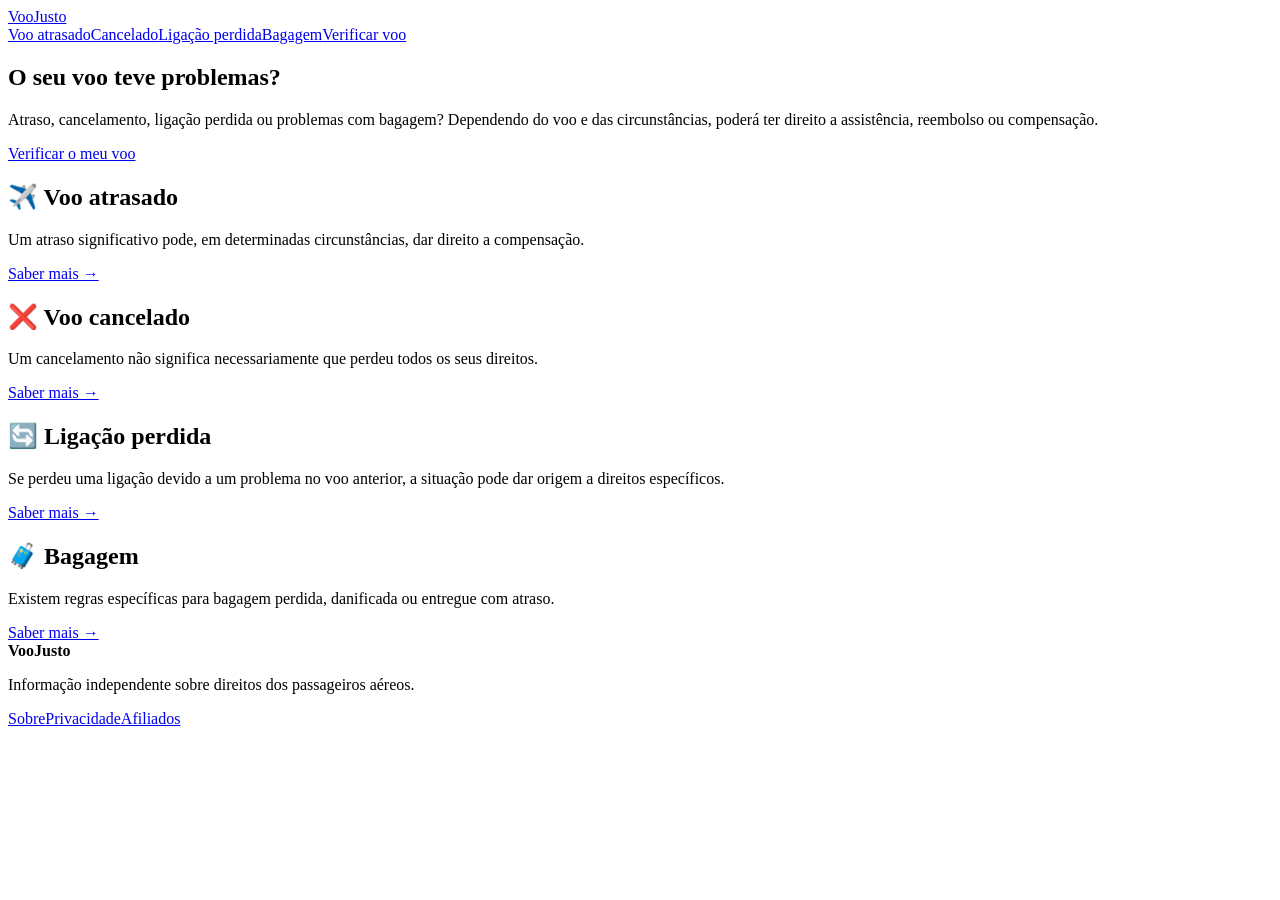
==== index.html @ 559adfa7 "Add files via upload" ====
<!doctype html><html lang="pt-PT"><head><meta charset="utf-8"><meta name="viewport" content="width=device-width,initial-scale=1"><title>VooJusto — Direitos dos passageiros</title><meta name="description" content="Informação simples sobre atrasos, cancelamentos, ligações perdidas e problemas com bagagem."><link rel="stylesheet" href="style.css"></head>
<body><header><div class="nav"><a class="logo" href="index.html">Voo<span>Justo</span></a><nav><a href="atraso.html">Voo atrasado</a><a href="cancelado.html">Cancelado</a><a href="ligacao.html">Ligação perdida</a><a href="bagagem.html">Bagagem</a><a class="btn" href="verificar.html">Verificar voo</a></nav></div></header>
<main><section class="hero"><h1>O seu voo teve problemas?</h1><p>Atraso, cancelamento, ligação perdida ou problemas com bagagem? Dependendo do voo e das circunstâncias, poderá ter direito a assistência, reembolso ou compensação.</p><a class="btn" href="verificar.html">Verificar o meu voo</a></section>
<section class="grid">
<div class="card"><h2>✈️ Voo atrasado</h2><p class="muted">Um atraso significativo pode, em determinadas circunstâncias, dar direito a compensação.</p><a href="atraso.html">Saber mais →</a></div>
<div class="card"><h2>❌ Voo cancelado</h2><p class="muted">Um cancelamento não significa necessariamente que perdeu todos os seus direitos.</p><a href="cancelado.html">Saber mais →</a></div>
<div class="card"><h2>🔄 Ligação perdida</h2><p class="muted">Se perdeu uma ligação devido a um problema no voo anterior, a situação pode dar origem a direitos específicos.</p><a href="ligacao.html">Saber mais →</a></div>
<div class="card"><h2>🧳 Bagagem</h2><p class="muted">Existem regras específicas para bagagem perdida, danificada ou entregue com atraso.</p><a href="bagagem.html">Saber mais →</a></div>
</section></main>
<footer><div class="foot"><strong>VooJusto</strong><p>Informação independente sobre direitos dos passageiros aéreos.</p><a href="sobre.html">Sobre</a><a href="privacidade.html">Privacidade</a><a href="afiliados.html">Afiliados</a></div></footer></body></html>
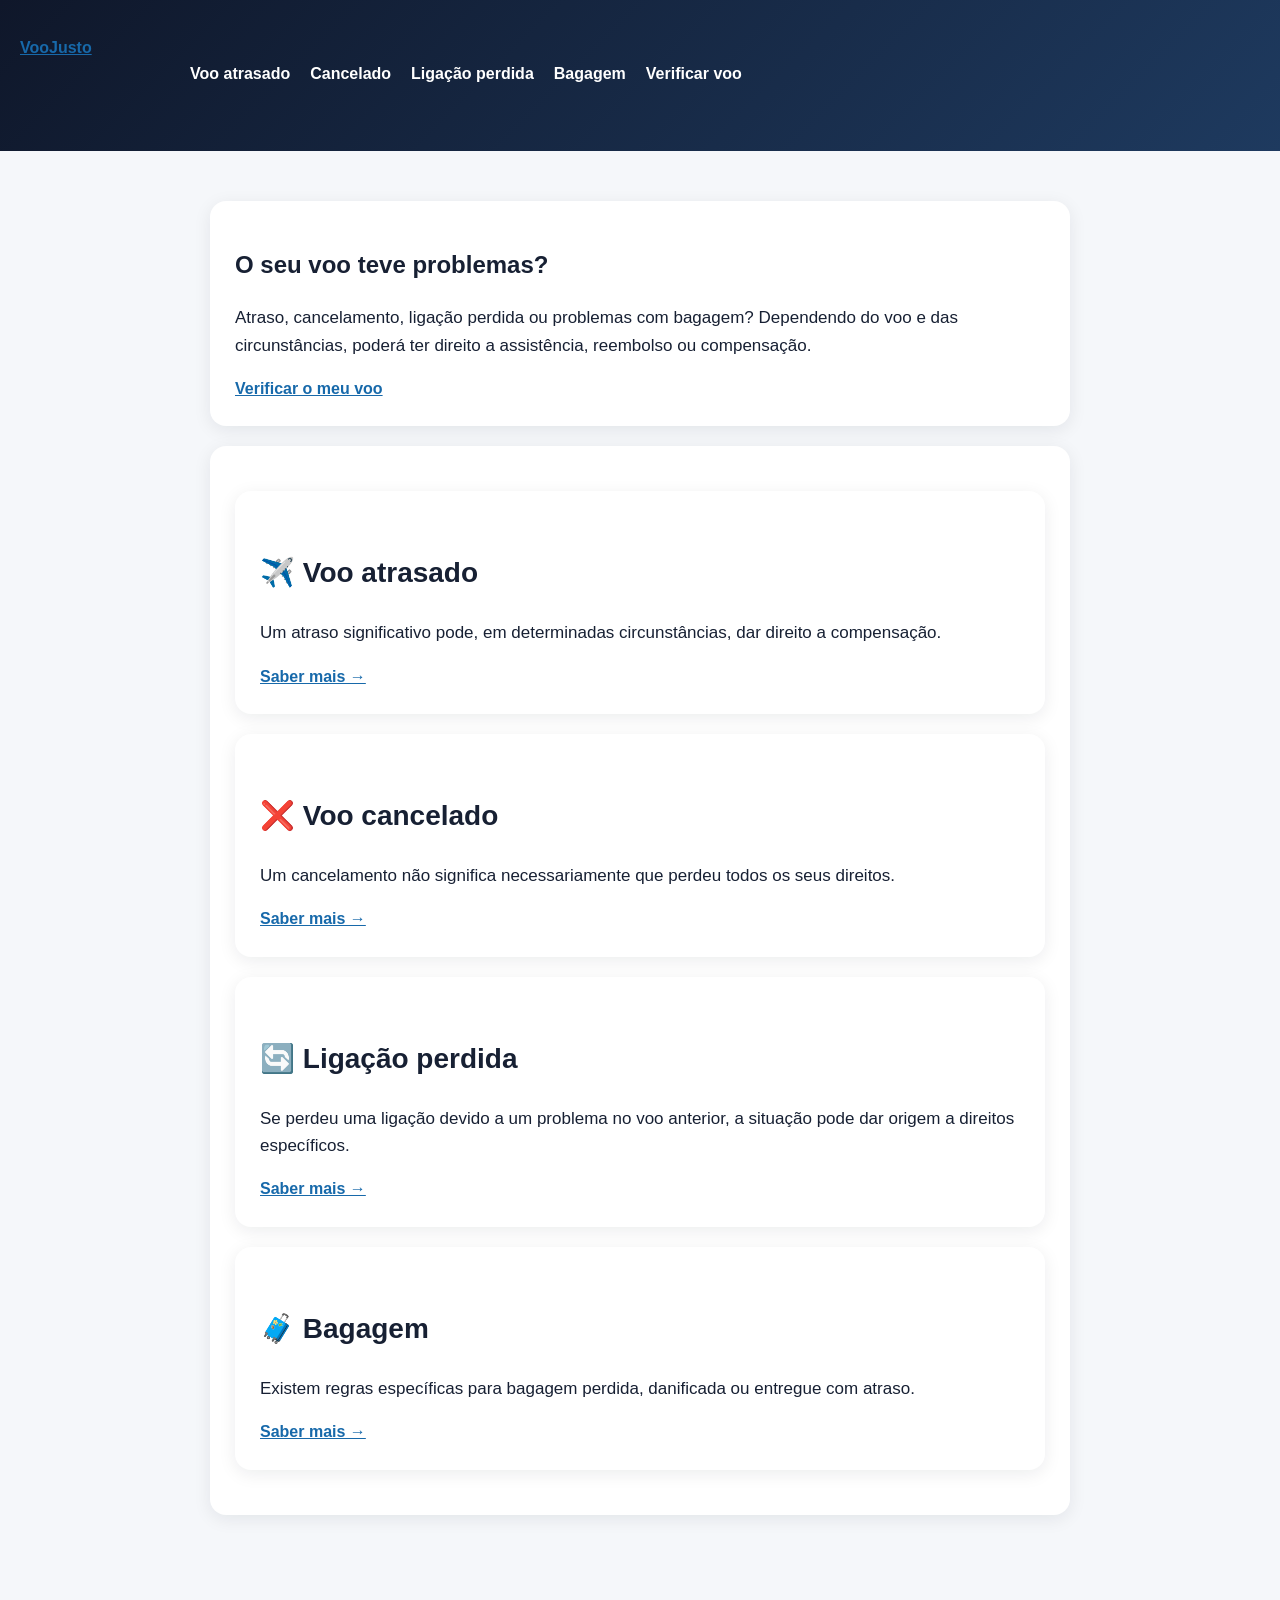
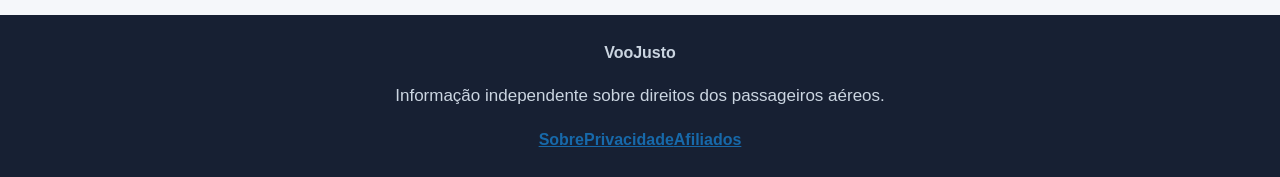
==== commit 8bd28186: "Update index.html" ====
--- a/index.html
+++ b/index.html
@@ -1,4 +1,4 @@
-<!doctype html><html lang="pt-PT"><head><meta charset="utf-8"><meta name="viewport" content="width=device-width,initial-scale=1"><title>VooJusto — Direitos dos passageiros</title><meta name="description" content="Informação simples sobre atrasos, cancelamentos, ligações perdidas e problemas com bagagem."><link rel="stylesheet" href="style.css"></head>
+<!doctype html><html lang="pt-PT"><head><link rel="stylesheet" href="style.css"><meta charset="utf-8"><meta name="viewport" content="width=device-width,initial-scale=1"><title>VooJusto — Direitos dos passageiros</title><meta name="description" content="Informação simples sobre atrasos, cancelamentos, ligações perdidas e problemas com bagagem."><link rel="stylesheet" href="style.css"></head>
 <body><header><div class="nav"><a class="logo" href="index.html">Voo<span>Justo</span></a><nav><a href="atraso.html">Voo atrasado</a><a href="cancelado.html">Cancelado</a><a href="ligacao.html">Ligação perdida</a><a href="bagagem.html">Bagagem</a><a class="btn" href="verificar.html">Verificar voo</a></nav></div></header>
 <main><section class="hero"><h1>O seu voo teve problemas?</h1><p>Atraso, cancelamento, ligação perdida ou problemas com bagagem? Dependendo do voo e das circunstâncias, poderá ter direito a assistência, reembolso ou compensação.</p><a class="btn" href="verificar.html">Verificar o meu voo</a></section>
 <section class="grid">
@@ -7,4 +7,4 @@
 <div class="card"><h2>🔄 Ligação perdida</h2><p class="muted">Se perdeu uma ligação devido a um problema no voo anterior, a situação pode dar origem a direitos específicos.</p><a href="ligacao.html">Saber mais →</a></div>
 <div class="card"><h2>🧳 Bagagem</h2><p class="muted">Existem regras específicas para bagagem perdida, danificada ou entregue com atraso.</p><a href="bagagem.html">Saber mais →</a></div>
 </section></main>
-<footer><div class="foot"><strong>VooJusto</strong><p>Informação independente sobre direitos dos passageiros aéreos.</p><a href="sobre.html">Sobre</a><a href="privacidade.html">Privacidade</a><a href="afiliados.html">Afiliados</a></div></footer></body></html>+<footer><div class="foot"><strong>VooJusto</strong><p>Informação independente sobre direitos dos passageiros aéreos.</p><a href="sobre.html">Sobre</a><a href="privacidade.html">Privacidade</a><a href="afiliados.html">Afiliados</a></div></footer></body></html>
--- a/style.css
+++ b/style.css
@@ -0,0 +1,158 @@
+* {
+  box-sizing: border-box;
+}
+
+html {
+  scroll-behavior: smooth;
+}
+
+body {
+  margin: 0;
+  font-family: Arial, Helvetica, sans-serif;
+  background: #f5f7fa;
+  color: #172033;
+  line-height: 1.6;
+}
+
+header {
+  background: linear-gradient(135deg, #0f172a, #1e3a5f);
+  color: white;
+  padding: 35px 20px;
+}
+
+header h1 {
+  max-width: 900px;
+  margin: 0 auto;
+  font-size: 38px;
+  line-height: 1.15;
+}
+
+header p {
+  max-width: 900px;
+  margin: 10px auto 0;
+  color: #dbe4f0;
+  font-size: 18px;
+}
+
+nav {
+  max-width: 900px;
+  margin: 0 auto 30px;
+}
+
+nav a {
+  color: white;
+  text-decoration: none;
+  margin-right: 20px;
+  font-weight: bold;
+}
+
+main {
+  max-width: 900px;
+  margin: 0 auto;
+  padding: 30px 20px 50px;
+}
+
+h2 {
+  color: #172033;
+  font-size: 28px;
+  margin-top: 35px;
+}
+
+h3 {
+  color: #1e3a5f;
+  font-size: 23px;
+  margin-bottom: 8px;
+}
+
+p {
+  font-size: 17px;
+}
+
+a {
+  color: #1769aa;
+  font-weight: bold;
+}
+
+section,
+.card {
+  background: white;
+  border-radius: 16px;
+  padding: 25px;
+  margin: 20px 0;
+  box-shadow: 0 4px 18px rgba(15, 23, 42, 0.08);
+}
+
+button,
+.cta {
+  display: inline-block;
+  background: #1769aa;
+  color: white;
+  border: none;
+  border-radius: 10px;
+  padding: 13px 20px;
+  font-size: 16px;
+  font-weight: bold;
+  text-decoration: none;
+  cursor: pointer;
+}
+
+button:hover,
+.cta:hover {
+  background: #0f4f82;
+}
+
+ul {
+  padding-left: 25px;
+}
+
+li {
+  margin-bottom: 8px;
+}
+
+footer {
+  background: #172033;
+  color: #cbd5e1;
+  text-align: center;
+  padding: 25px 15px;
+  margin-top: 30px;
+}
+
+@media (max-width: 600px) {
+  header {
+    padding: 25px 16px;
+  }
+
+  header h1 {
+    font-size: 30px;
+  }
+
+  header p {
+    font-size: 16px;
+  }
+
+  main {
+    padding: 20px 14px 40px;
+  }
+
+  section,
+  .card {
+    padding: 20px;
+  }
+
+  h2 {
+    font-size: 24px;
+  }
+
+  h3 {
+    font-size: 21px;
+  }
+
+  p {
+    font-size: 16px;
+  }
+
+  nav a {
+    display: inline-block;
+    margin-bottom: 8px;
+  }
+}
--- a/style.css
+++ b/style.css
@@ -0,0 +1,158 @@
+* {
+  box-sizing: border-box;
+}
+
+html {
+  scroll-behavior: smooth;
+}
+
+body {
+  margin: 0;
+  font-family: Arial, Helvetica, sans-serif;
+  background: #f5f7fa;
+  color: #172033;
+  line-height: 1.6;
+}
+
+header {
+  background: linear-gradient(135deg, #0f172a, #1e3a5f);
+  color: white;
+  padding: 35px 20px;
+}
+
+header h1 {
+  max-width: 900px;
+  margin: 0 auto;
+  font-size: 38px;
+  line-height: 1.15;
+}
+
+header p {
+  max-width: 900px;
+  margin: 10px auto 0;
+  color: #dbe4f0;
+  font-size: 18px;
+}
+
+nav {
+  max-width: 900px;
+  margin: 0 auto 30px;
+}
+
+nav a {
+  color: white;
+  text-decoration: none;
+  margin-right: 20px;
+  font-weight: bold;
+}
+
+main {
+  max-width: 900px;
+  margin: 0 auto;
+  padding: 30px 20px 50px;
+}
+
+h2 {
+  color: #172033;
+  font-size: 28px;
+  margin-top: 35px;
+}
+
+h3 {
+  color: #1e3a5f;
+  font-size: 23px;
+  margin-bottom: 8px;
+}
+
+p {
+  font-size: 17px;
+}
+
+a {
+  color: #1769aa;
+  font-weight: bold;
+}
+
+section,
+.card {
+  background: white;
+  border-radius: 16px;
+  padding: 25px;
+  margin: 20px 0;
+  box-shadow: 0 4px 18px rgba(15, 23, 42, 0.08);
+}
+
+button,
+.cta {
+  display: inline-block;
+  background: #1769aa;
+  color: white;
+  border: none;
+  border-radius: 10px;
+  padding: 13px 20px;
+  font-size: 16px;
+  font-weight: bold;
+  text-decoration: none;
+  cursor: pointer;
+}
+
+button:hover,
+.cta:hover {
+  background: #0f4f82;
+}
+
+ul {
+  padding-left: 25px;
+}
+
+li {
+  margin-bottom: 8px;
+}
+
+footer {
+  background: #172033;
+  color: #cbd5e1;
+  text-align: center;
+  padding: 25px 15px;
+  margin-top: 30px;
+}
+
+@media (max-width: 600px) {
+  header {
+    padding: 25px 16px;
+  }
+
+  header h1 {
+    font-size: 30px;
+  }
+
+  header p {
+    font-size: 16px;
+  }
+
+  main {
+    padding: 20px 14px 40px;
+  }
+
+  section,
+  .card {
+    padding: 20px;
+  }
+
+  h2 {
+    font-size: 24px;
+  }
+
+  h3 {
+    font-size: 21px;
+  }
+
+  p {
+    font-size: 16px;
+  }
+
+  nav a {
+    display: inline-block;
+    margin-bottom: 8px;
+  }
+}
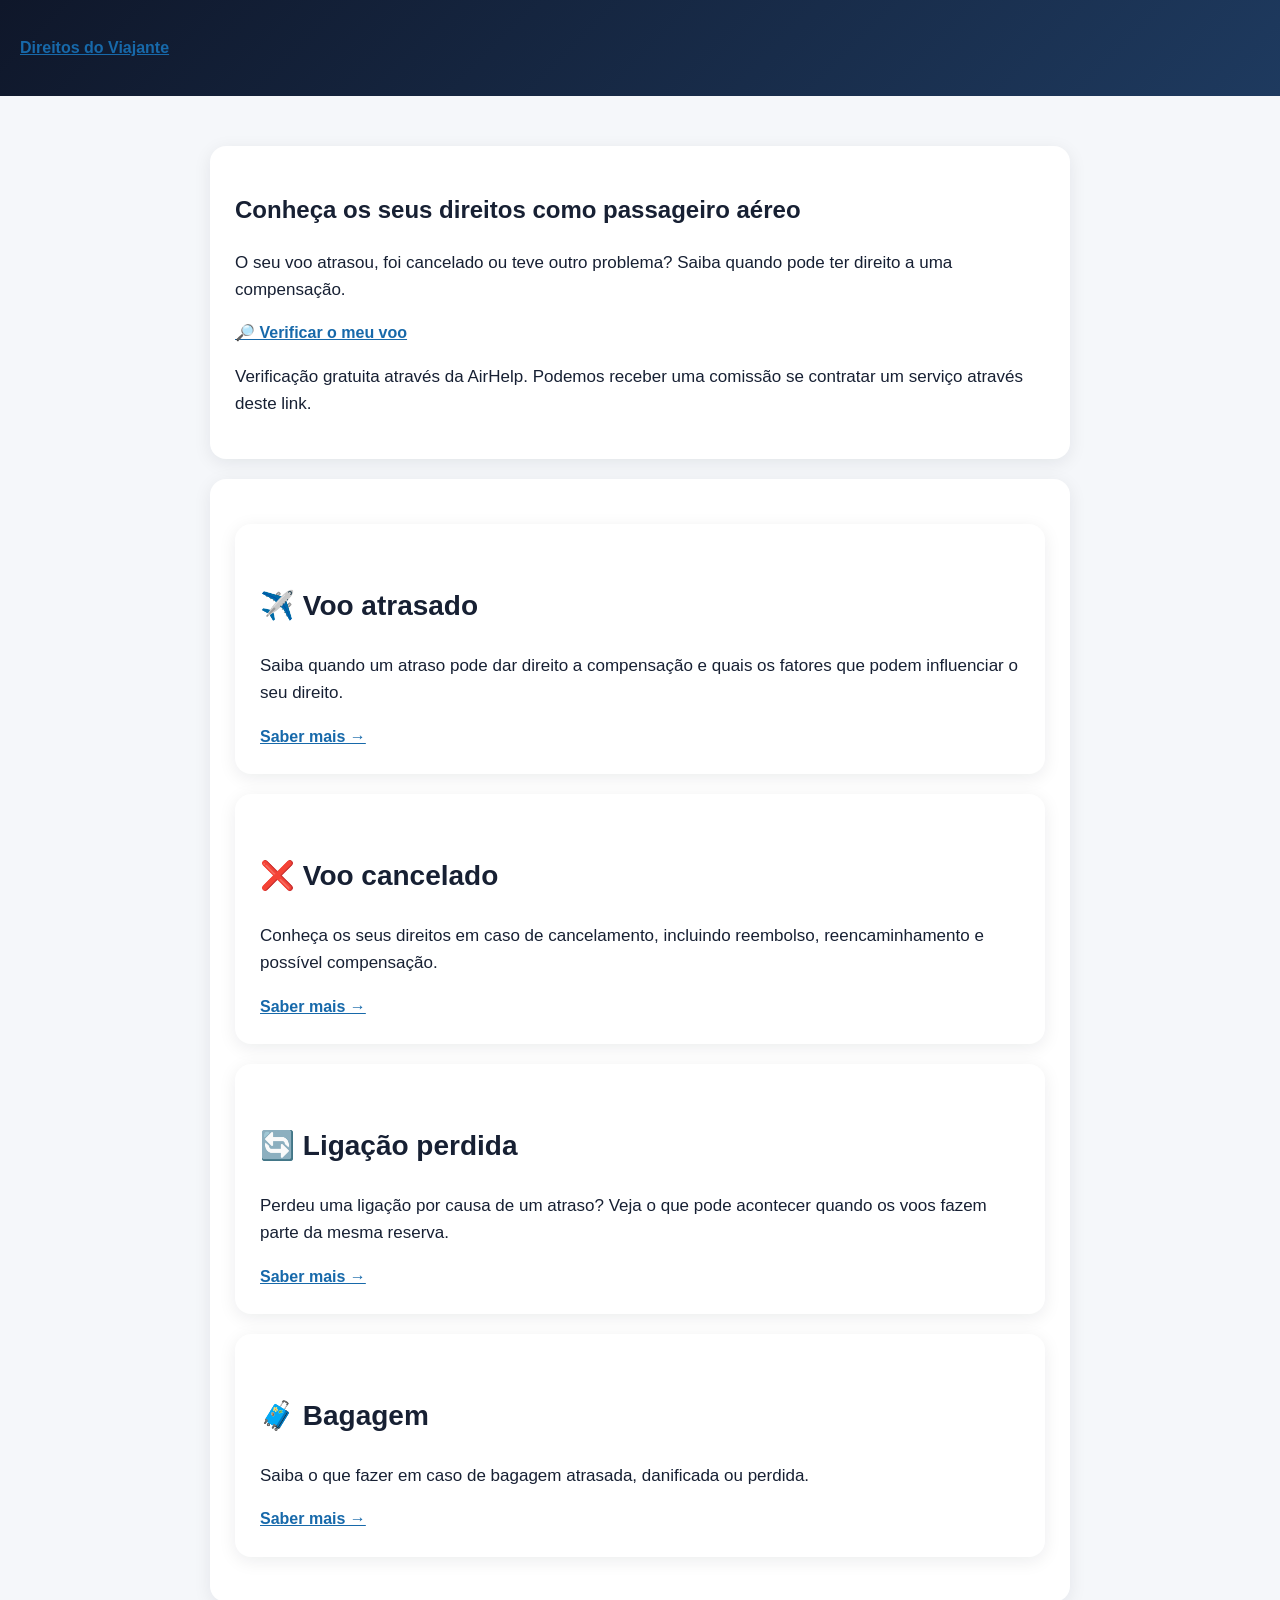
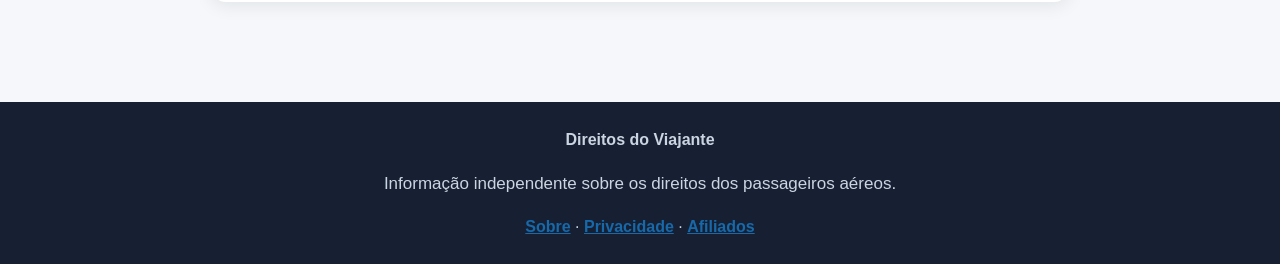
==== commit 7d7b0194: "Update index.html" ====
--- a/index.html
+++ b/index.html
@@ -1,10 +1,96 @@
-<!doctype html><html lang="pt-PT"><head><link rel="stylesheet" href="style.css"><meta charset="utf-8"><meta name="viewport" content="width=device-width,initial-scale=1"><title>VooJusto — Direitos dos passageiros</title><meta name="description" content="Informação simples sobre atrasos, cancelamentos, ligações perdidas e problemas com bagagem."><link rel="stylesheet" href="style.css"></head>
-<body><header><div class="nav"><a class="logo" href="index.html">Voo<span>Justo</span></a><nav><a href="atraso.html">Voo atrasado</a><a href="cancelado.html">Cancelado</a><a href="ligacao.html">Ligação perdida</a><a href="bagagem.html">Bagagem</a><a class="btn" href="verificar.html">Verificar voo</a></nav></div></header>
-<main><section class="hero"><h1>O seu voo teve problemas?</h1><p>Atraso, cancelamento, ligação perdida ou problemas com bagagem? Dependendo do voo e das circunstâncias, poderá ter direito a assistência, reembolso ou compensação.</p><a class="btn" href="verificar.html">Verificar o meu voo</a></section>
-<section class="grid">
-<div class="card"><h2>✈️ Voo atrasado</h2><p class="muted">Um atraso significativo pode, em determinadas circunstâncias, dar direito a compensação.</p><a href="atraso.html">Saber mais →</a></div>
-<div class="card"><h2>❌ Voo cancelado</h2><p class="muted">Um cancelamento não significa necessariamente que perdeu todos os seus direitos.</p><a href="cancelado.html">Saber mais →</a></div>
-<div class="card"><h2>🔄 Ligação perdida</h2><p class="muted">Se perdeu uma ligação devido a um problema no voo anterior, a situação pode dar origem a direitos específicos.</p><a href="ligacao.html">Saber mais →</a></div>
-<div class="card"><h2>🧳 Bagagem</h2><p class="muted">Existem regras específicas para bagagem perdida, danificada ou entregue com atraso.</p><a href="bagagem.html">Saber mais →</a></div>
-</section></main>
-<footer><div class="foot"><strong>VooJusto</strong><p>Informação independente sobre direitos dos passageiros aéreos.</p><a href="sobre.html">Sobre</a><a href="privacidade.html">Privacidade</a><a href="afiliados.html">Afiliados</a></div></footer></body></html>
+<!doctype html>
+<html lang="pt-PT">
+<head>
+  <meta charset="utf-8">
+  <meta name="viewport" content="width=device-width, initial-scale=1">
+  <title>Direitos do Viajante — Compensação por voos</title>
+  <meta name="description" content="Saiba quais são os seus direitos em caso de atraso, cancelamento, ligação perdida ou problemas com a bagagem.">
+  <link rel="stylesheet" href="style.css">
+</head>
+
+<body>
+
+<header>
+  <div class="nav">
+    <a class="logo" href="index.html">Direitos do Viajante</a>
+  </div>
+</header>
+
+<main>
+
+  <section class="hero">
+    <h1>Conheça os seus direitos como passageiro aéreo</h1>
+
+    <p>
+      O seu voo atrasou, foi cancelado ou teve outro problema?
+      Saiba quando pode ter direito a uma compensação.
+    </p>
+
+    <a
+      class="btn"
+      href="https://www.airhelp.pt/?utm_medium=affiliate&amp;utm_source=pap&amp;utm_campaign=aff-fw3l346aeqyyn&amp;utm_content=&amp;a_aid=fw3l346aeqyyn&amp;a_bid=d715f7d9"
+      target="_blank"
+      rel="sponsored nofollow"
+    >
+      🔎 Verificar o meu voo
+    </a>
+
+    <p class="affiliate-note">
+      Verificação gratuita através da AirHelp. Podemos receber uma comissão
+      se contratar um serviço através deste link.
+    </p>
+  </section>
+
+  <section class="grid">
+
+    <div class="card">
+      <h2>✈️ Voo atrasado</h2>
+      <p>
+        Saiba quando um atraso pode dar direito a compensação e quais os
+        fatores que podem influenciar o seu direito.
+      </p>
+      <a href="atraso.html">Saber mais →</a>
+    </div>
+
+    <div class="card">
+      <h2>❌ Voo cancelado</h2>
+      <p>
+        Conheça os seus direitos em caso de cancelamento, incluindo
+        reembolso, reencaminhamento e possível compensação.
+      </p>
+      <a href="cancelado.html">Saber mais →</a>
+    </div>
+
+    <div class="card">
+      <h2>🔄 Ligação perdida</h2>
+      <p>
+        Perdeu uma ligação por causa de um atraso? Veja o que pode acontecer
+        quando os voos fazem parte da mesma reserva.
+      </p>
+      <a href="ligacao.html">Saber mais →</a>
+    </div>
+
+    <div class="card">
+      <h2>🧳 Bagagem</h2>
+      <p>
+        Saiba o que fazer em caso de bagagem atrasada, danificada ou perdida.
+      </p>
+      <a href="bagagem.html">Saber mais →</a>
+    </div>
+
+  </section>
+
+</main>
+
+<footer>
+  <div class="foot">
+    <strong>Direitos do Viajante</strong>
+    <p>Informação independente sobre os direitos dos passageiros aéreos.</p>
+    <a href="sobre.html">Sobre</a> ·
+    <a href="privacidade.html">Privacidade</a> ·
+    <a href="afiliados.html">Afiliados</a>
+  </div>
+</footer>
+
+</body>
+</html>
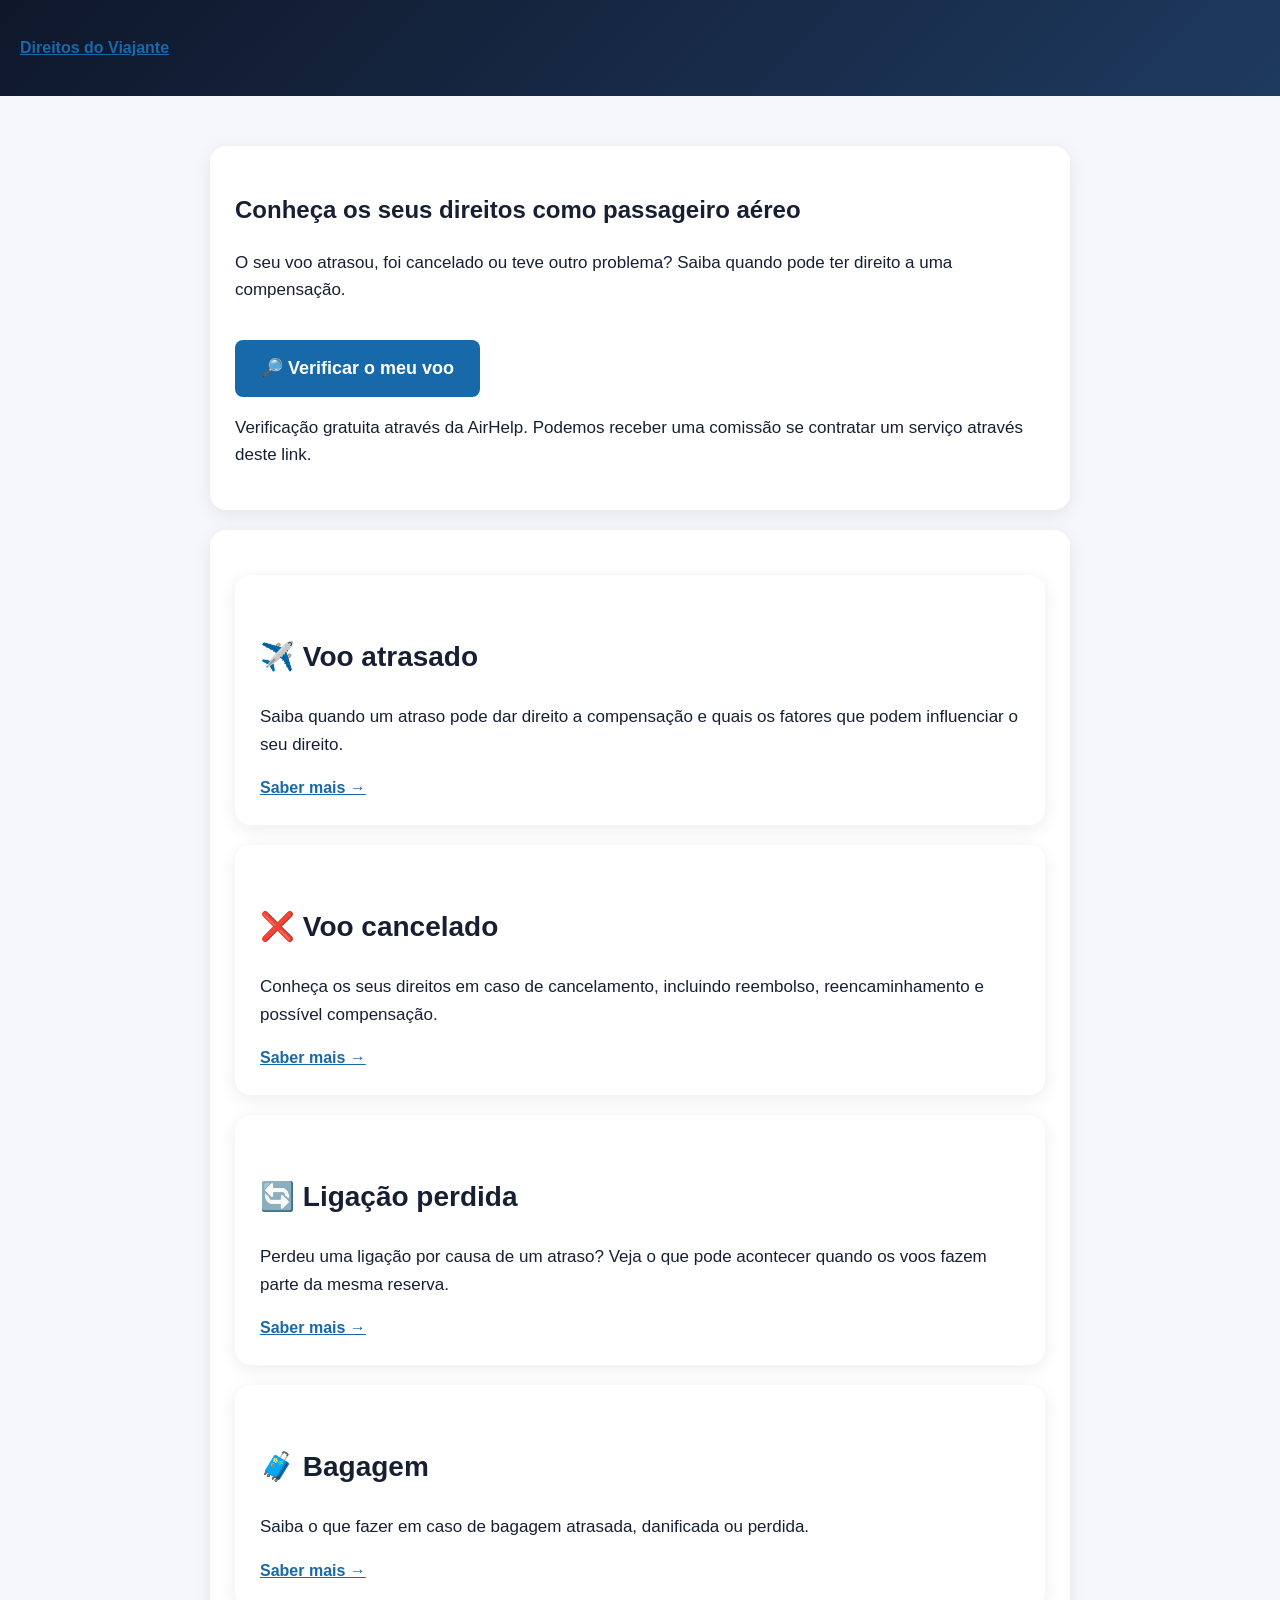
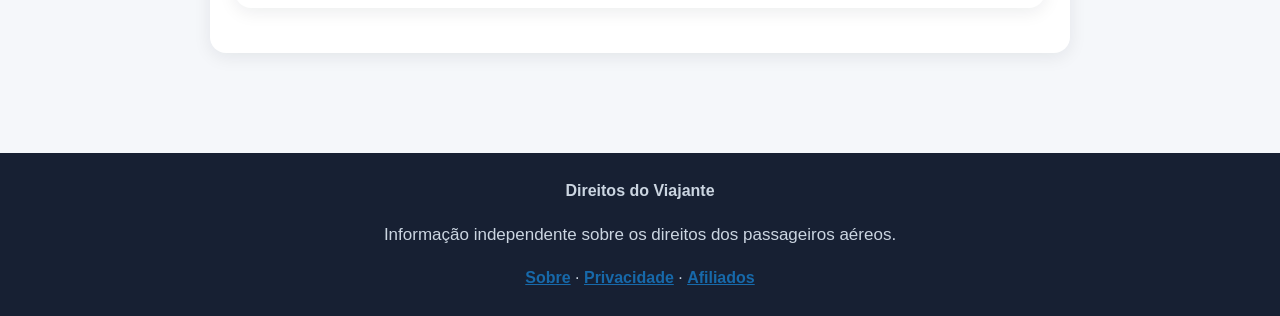
==== commit 4e26509e: "Update index.html" ====
--- a/index.html
+++ b/index.html
@@ -1,10 +1,18 @@
-<!doctype html>
-<html lang="pt-PT">
 <head>
   <meta charset="utf-8">
   <meta name="viewport" content="width=device-width, initial-scale=1">
-  <title>Direitos do Viajante — Compensação por voos</title>
-  <meta name="description" content="Saiba quais são os seus direitos em caso de atraso, cancelamento, ligação perdida ou problemas com a bagagem.">
+
+  <title>Direitos dos Passageiros Aéreos | Compensação por Voos</title>
+
+  <meta name="description" content="Saiba se tem direito a compensação por voo atrasado ou cancelado, ligação perdida ou problemas com a bagagem. Informação simples e gratuita.">
+
+  <link rel="canonical" href="https://direitosdoviajante.pt/">
+
+  <meta property="og:title" content="Direitos dos Passageiros Aéreos | Direitos do Viajante">
+  <meta property="og:description" content="Descubra os seus direitos em caso de atraso, cancelamento ou outros problemas com o voo.">
+  <meta property="og:url" content="https://direitosdoviajante.pt/">
+  <meta property="og:type" content="website">
+
   <link rel="stylesheet" href="style.css">
 </head>
 
--- a/style.css
+++ b/style.css
@@ -156,3 +156,19 @@
     margin-bottom: 8px;
   }
 }
+.btn {
+  display: inline-block;
+  margin-top: 20px;
+  padding: 14px 26px;
+  background: #1769aa;
+  color: white !important;
+  text-decoration: none !important;
+  border-radius: 8px;
+  font-size: 18px;
+  font-weight: bold;
+  cursor: pointer;
+}
+
+.btn:hover {
+  opacity: 0.9;
+}
